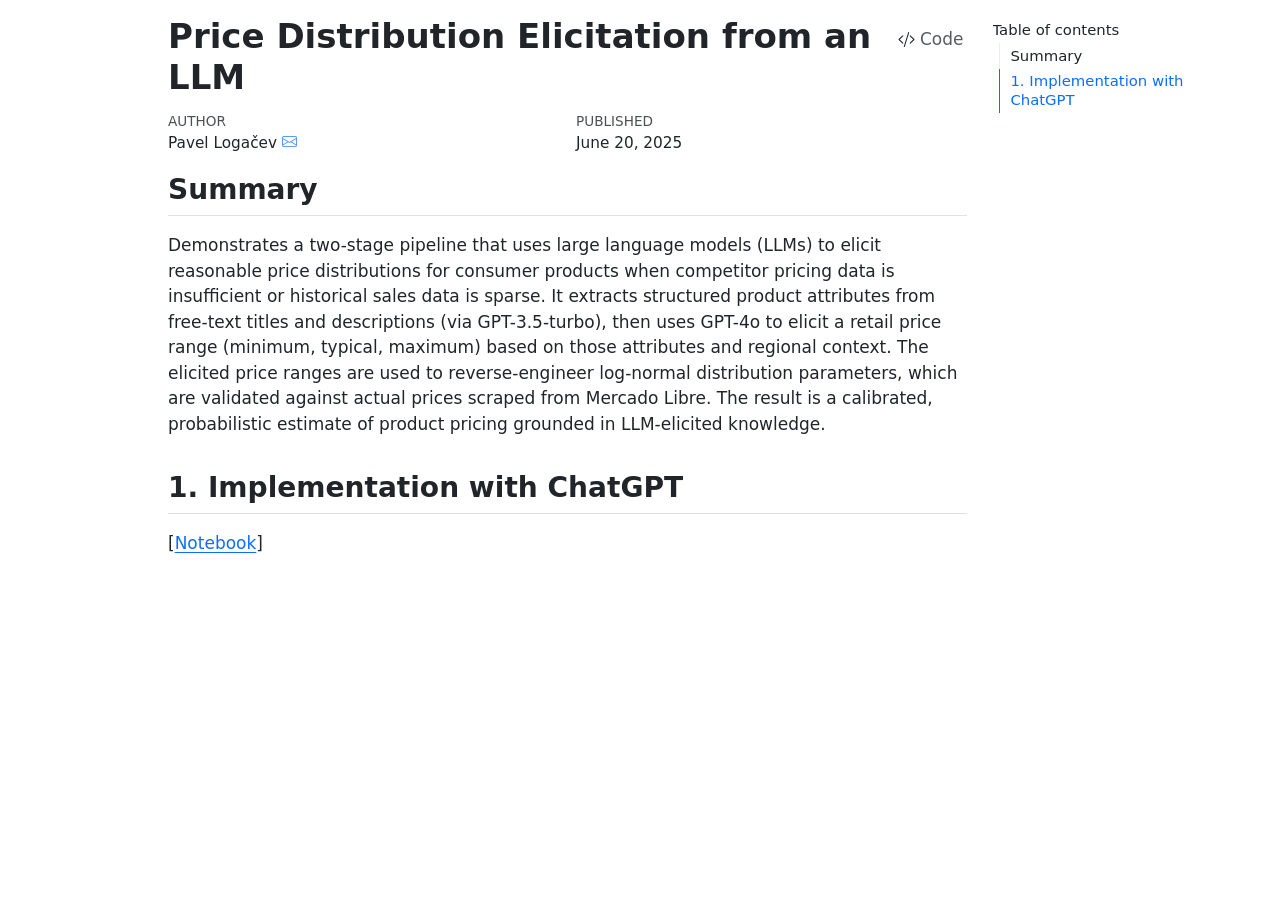
==== pricedist_elicitation/index.html @ 37112446 "Renamed LLM model" ====
<!DOCTYPE html>
<html xmlns="http://www.w3.org/1999/xhtml" lang="en" xml:lang="en"><head>

<meta charset="utf-8">
<meta name="generator" content="quarto-1.5.57">

<meta name="viewport" content="width=device-width, initial-scale=1.0, user-scalable=yes">

<meta name="author" content="Pavel Logačev">
<meta name="dcterms.date" content="2025-06-20">

<title>Price Distribution Elicitation from an LLM</title>
<style>
code{white-space: pre-wrap;}
span.smallcaps{font-variant: small-caps;}
div.columns{display: flex; gap: min(4vw, 1.5em);}
div.column{flex: auto; overflow-x: auto;}
div.hanging-indent{margin-left: 1.5em; text-indent: -1.5em;}
ul.task-list{list-style: none;}
ul.task-list li input[type="checkbox"] {
  width: 0.8em;
  margin: 0 0.8em 0.2em -1em; /* quarto-specific, see https://github.com/quarto-dev/quarto-cli/issues/4556 */ 
  vertical-align: middle;
}
/* CSS for syntax highlighting */
pre > code.sourceCode { white-space: pre; position: relative; }
pre > code.sourceCode > span { line-height: 1.25; }
pre > code.sourceCode > span:empty { height: 1.2em; }
.sourceCode { overflow: visible; }
code.sourceCode > span { color: inherit; text-decoration: inherit; }
div.sourceCode { margin: 1em 0; }
pre.sourceCode { margin: 0; }
@media screen {
div.sourceCode { overflow: auto; }
}
@media print {
pre > code.sourceCode { white-space: pre-wrap; }
pre > code.sourceCode > span { display: inline-block; text-indent: -5em; padding-left: 5em; }
}
pre.numberSource code
  { counter-reset: source-line 0; }
pre.numberSource code > span
  { position: relative; left: -4em; counter-increment: source-line; }
pre.numberSource code > span > a:first-child::before
  { content: counter(source-line);
    position: relative; left: -1em; text-align: right; vertical-align: baseline;
    border: none; display: inline-block;
    -webkit-touch-callout: none; -webkit-user-select: none;
    -khtml-user-select: none; -moz-user-select: none;
    -ms-user-select: none; user-select: none;
    padding: 0 4px; width: 4em;
  }
pre.numberSource { margin-left: 3em;  padding-left: 4px; }
div.sourceCode
  {   }
@media screen {
pre > code.sourceCode > span > a:first-child::before { text-decoration: underline; }
}
</style>


<script src="index_files/libs/clipboard/clipboard.min.js"></script>
<script src="index_files/libs/quarto-html/quarto.js"></script>
<script src="index_files/libs/quarto-html/popper.min.js"></script>
<script src="index_files/libs/quarto-html/tippy.umd.min.js"></script>
<script src="index_files/libs/quarto-html/anchor.min.js"></script>
<link href="index_files/libs/quarto-html/tippy.css" rel="stylesheet">
<link href="index_files/libs/quarto-html/quarto-syntax-highlighting.css" rel="stylesheet" id="quarto-text-highlighting-styles">
<script src="index_files/libs/bootstrap/bootstrap.min.js"></script>
<link href="index_files/libs/bootstrap/bootstrap-icons.css" rel="stylesheet">
<link href="index_files/libs/bootstrap/bootstrap.min.css" rel="stylesheet" id="quarto-bootstrap" data-mode="light">
<link href="index_files/libs/pagedtable-1.1/css/pagedtable.css" rel="stylesheet">
<script src="index_files/libs/pagedtable-1.1/js/pagedtable.js"></script>


</head>

<body>

<div id="quarto-content" class="page-columns page-rows-contents page-layout-article">
<div id="quarto-margin-sidebar" class="sidebar margin-sidebar">
  <nav id="TOC" role="doc-toc" class="toc-active">
    <h2 id="toc-title">Table of contents</h2>
   
  <ul>
  <li><a href="#summary" id="toc-summary" class="nav-link active" data-scroll-target="#summary">Summary</a></li>
  <li><a href="#implementation-with-chatgpt" id="toc-implementation-with-chatgpt" class="nav-link" data-scroll-target="#implementation-with-chatgpt">1. Implementation with ChatGPT</a></li>
  </ul>
</nav>
</div>
<main class="content" id="quarto-document-content">

<header id="title-block-header" class="quarto-title-block default">
<div class="quarto-title">
<div class="quarto-title-block"><div><h1 class="title">Price Distribution Elicitation from an LLM</h1><button type="button" class="btn code-tools-button" id="quarto-code-tools-source"><i class="bi"></i> Code</button></div></div>
</div>



<div class="quarto-title-meta">

    <div>
    <div class="quarto-title-meta-heading">Author</div>
    <div class="quarto-title-meta-contents">
             <p>Pavel Logačev <a href="mailto:pavel@example.com" class="quarto-title-author-email"><i class="bi bi-envelope"></i></a> </p>
          </div>
  </div>
    
    <div>
    <div class="quarto-title-meta-heading">Published</div>
    <div class="quarto-title-meta-contents">
      <p class="date">June 20, 2025</p>
    </div>
  </div>
  
    
  </div>
  


</header>


<section id="summary" class="level2">
<h2 class="anchored" data-anchor-id="summary">Summary</h2>
<p>Demonstrates a two-stage pipeline that uses large language models (LLMs) to elicit reasonable price distributions for consumer products when competitor pricing data is insufficient or historical sales data is sparse. It extracts structured product attributes from free-text titles and descriptions (via GPT-3.5-turbo), then uses GPT-4o to elicit a retail price range (minimum, typical, maximum) based on those attributes and regional context. The elicited price ranges are used to reverse-engineer log-normal distribution parameters, which are validated against actual prices scraped from Mercado Libre. The result is a calibrated, probabilistic estimate of product pricing grounded in LLM-elicited knowledge.</p>
</section>
<section id="implementation-with-chatgpt" class="level2">
<h2 class="anchored" data-anchor-id="implementation-with-chatgpt">1. Implementation with ChatGPT</h2>
<p>[<a href="./price_distribution_elicitation.html">Notebook</a>]</p>
<!-- -->

</section>

</main>
<!-- /main column -->
<script id="quarto-html-after-body" type="application/javascript">
window.document.addEventListener("DOMContentLoaded", function (event) {
  const toggleBodyColorMode = (bsSheetEl) => {
    const mode = bsSheetEl.getAttribute("data-mode");
    const bodyEl = window.document.querySelector("body");
    if (mode === "dark") {
      bodyEl.classList.add("quarto-dark");
      bodyEl.classList.remove("quarto-light");
    } else {
      bodyEl.classList.add("quarto-light");
      bodyEl.classList.remove("quarto-dark");
    }
  }
  const toggleBodyColorPrimary = () => {
    const bsSheetEl = window.document.querySelector("link#quarto-bootstrap");
    if (bsSheetEl) {
      toggleBodyColorMode(bsSheetEl);
    }
  }
  toggleBodyColorPrimary();  
  const icon = "";
  const anchorJS = new window.AnchorJS();
  anchorJS.options = {
    placement: 'right',
    icon: icon
  };
  anchorJS.add('.anchored');
  const isCodeAnnotation = (el) => {
    for (const clz of el.classList) {
      if (clz.startsWith('code-annotation-')) {                     
        return true;
      }
    }
    return false;
  }
  const onCopySuccess = function(e) {
    // button target
    const button = e.trigger;
    // don't keep focus
    button.blur();
    // flash "checked"
    button.classList.add('code-copy-button-checked');
    var currentTitle = button.getAttribute("title");
    button.setAttribute("title", "Copied!");
    let tooltip;
    if (window.bootstrap) {
      button.setAttribute("data-bs-toggle", "tooltip");
      button.setAttribute("data-bs-placement", "left");
      button.setAttribute("data-bs-title", "Copied!");
      tooltip = new bootstrap.Tooltip(button, 
        { trigger: "manual", 
          customClass: "code-copy-button-tooltip",
          offset: [0, -8]});
      tooltip.show();    
    }
    setTimeout(function() {
      if (tooltip) {
        tooltip.hide();
        button.removeAttribute("data-bs-title");
        button.removeAttribute("data-bs-toggle");
        button.removeAttribute("data-bs-placement");
      }
      button.setAttribute("title", currentTitle);
      button.classList.remove('code-copy-button-checked');
    }, 1000);
    // clear code selection
    e.clearSelection();
  }
  const getTextToCopy = function(trigger) {
      const codeEl = trigger.previousElementSibling.cloneNode(true);
      for (const childEl of codeEl.children) {
        if (isCodeAnnotation(childEl)) {
          childEl.remove();
        }
      }
      return codeEl.innerText;
  }
  const clipboard = new window.ClipboardJS('.code-copy-button:not([data-in-quarto-modal])', {
    text: getTextToCopy
  });
  clipboard.on('success', onCopySuccess);
  if (window.document.getElementById('quarto-embedded-source-code-modal')) {
    // For code content inside modals, clipBoardJS needs to be initialized with a container option
    // TODO: Check when it could be a function (https://github.com/zenorocha/clipboard.js/issues/860)
    const clipboardModal = new window.ClipboardJS('.code-copy-button[data-in-quarto-modal]', {
      text: getTextToCopy,
      container: window.document.getElementById('quarto-embedded-source-code-modal')
    });
    clipboardModal.on('success', onCopySuccess);
  }
  const viewSource = window.document.getElementById('quarto-view-source') ||
                     window.document.getElementById('quarto-code-tools-source');
  if (viewSource) {
    const sourceUrl = viewSource.getAttribute("data-quarto-source-url");
    viewSource.addEventListener("click", function(e) {
      if (sourceUrl) {
        // rstudio viewer pane
        if (/\bcapabilities=\b/.test(window.location)) {
          window.open(sourceUrl);
        } else {
          window.location.href = sourceUrl;
        }
      } else {
        const modal = new bootstrap.Modal(document.getElementById('quarto-embedded-source-code-modal'));
        modal.show();
      }
      return false;
    });
  }
  function toggleCodeHandler(show) {
    return function(e) {
      const detailsSrc = window.document.querySelectorAll(".cell > details > .sourceCode");
      for (let i=0; i<detailsSrc.length; i++) {
        const details = detailsSrc[i].parentElement;
        if (show) {
          details.open = true;
        } else {
          details.removeAttribute("open");
        }
      }
      const cellCodeDivs = window.document.querySelectorAll(".cell > .sourceCode");
      const fromCls = show ? "hidden" : "unhidden";
      const toCls = show ? "unhidden" : "hidden";
      for (let i=0; i<cellCodeDivs.length; i++) {
        const codeDiv = cellCodeDivs[i];
        if (codeDiv.classList.contains(fromCls)) {
          codeDiv.classList.remove(fromCls);
          codeDiv.classList.add(toCls);
        } 
      }
      return false;
    }
  }
  const hideAllCode = window.document.getElementById("quarto-hide-all-code");
  if (hideAllCode) {
    hideAllCode.addEventListener("click", toggleCodeHandler(false));
  }
  const showAllCode = window.document.getElementById("quarto-show-all-code");
  if (showAllCode) {
    showAllCode.addEventListener("click", toggleCodeHandler(true));
  }
    var localhostRegex = new RegExp(/^(?:http|https):\/\/localhost\:?[0-9]*\//);
    var mailtoRegex = new RegExp(/^mailto:/);
      var filterRegex = new RegExp('/' + window.location.host + '/');
    var isInternal = (href) => {
        return filterRegex.test(href) || localhostRegex.test(href) || mailtoRegex.test(href);
    }
    // Inspect non-navigation links and adorn them if external
 	var links = window.document.querySelectorAll('a[href]:not(.nav-link):not(.navbar-brand):not(.toc-action):not(.sidebar-link):not(.sidebar-item-toggle):not(.pagination-link):not(.no-external):not([aria-hidden]):not(.dropdown-item):not(.quarto-navigation-tool):not(.about-link)');
    for (var i=0; i<links.length; i++) {
      const link = links[i];
      if (!isInternal(link.href)) {
        // undo the damage that might have been done by quarto-nav.js in the case of
        // links that we want to consider external
        if (link.dataset.originalHref !== undefined) {
          link.href = link.dataset.originalHref;
        }
      }
    }
  function tippyHover(el, contentFn, onTriggerFn, onUntriggerFn) {
    const config = {
      allowHTML: true,
      maxWidth: 500,
      delay: 100,
      arrow: false,
      appendTo: function(el) {
          return el.parentElement;
      },
      interactive: true,
      interactiveBorder: 10,
      theme: 'quarto',
      placement: 'bottom-start',
    };
    if (contentFn) {
      config.content = contentFn;
    }
    if (onTriggerFn) {
      config.onTrigger = onTriggerFn;
    }
    if (onUntriggerFn) {
      config.onUntrigger = onUntriggerFn;
    }
    window.tippy(el, config); 
  }
  const noterefs = window.document.querySelectorAll('a[role="doc-noteref"]');
  for (var i=0; i<noterefs.length; i++) {
    const ref = noterefs[i];
    tippyHover(ref, function() {
      // use id or data attribute instead here
      let href = ref.getAttribute('data-footnote-href') || ref.getAttribute('href');
      try { href = new URL(href).hash; } catch {}
      const id = href.replace(/^#\/?/, "");
      const note = window.document.getElementById(id);
      if (note) {
        return note.innerHTML;
      } else {
        return "";
      }
    });
  }
  const xrefs = window.document.querySelectorAll('a.quarto-xref');
  const processXRef = (id, note) => {
    // Strip column container classes
    const stripColumnClz = (el) => {
      el.classList.remove("page-full", "page-columns");
      if (el.children) {
        for (const child of el.children) {
          stripColumnClz(child);
        }
      }
    }
    stripColumnClz(note)
    if (id === null || id.startsWith('sec-')) {
      // Special case sections, only their first couple elements
      const container = document.createElement("div");
      if (note.children && note.children.length > 2) {
        container.appendChild(note.children[0].cloneNode(true));
        for (let i = 1; i < note.children.length; i++) {
          const child = note.children[i];
          if (child.tagName === "P" && child.innerText === "") {
            continue;
          } else {
            container.appendChild(child.cloneNode(true));
            break;
          }
        }
        if (window.Quarto?.typesetMath) {
          window.Quarto.typesetMath(container);
        }
        return container.innerHTML
      } else {
        if (window.Quarto?.typesetMath) {
          window.Quarto.typesetMath(note);
        }
        return note.innerHTML;
      }
    } else {
      // Remove any anchor links if they are present
      const anchorLink = note.querySelector('a.anchorjs-link');
      if (anchorLink) {
        anchorLink.remove();
      }
      if (window.Quarto?.typesetMath) {
        window.Quarto.typesetMath(note);
      }
      // TODO in 1.5, we should make sure this works without a callout special case
      if (note.classList.contains("callout")) {
        return note.outerHTML;
      } else {
        return note.innerHTML;
      }
    }
  }
  for (var i=0; i<xrefs.length; i++) {
    const xref = xrefs[i];
    tippyHover(xref, undefined, function(instance) {
      instance.disable();
      let url = xref.getAttribute('href');
      let hash = undefined; 
      if (url.startsWith('#')) {
        hash = url;
      } else {
        try { hash = new URL(url).hash; } catch {}
      }
      if (hash) {
        const id = hash.replace(/^#\/?/, "");
        const note = window.document.getElementById(id);
        if (note !== null) {
          try {
            const html = processXRef(id, note.cloneNode(true));
            instance.setContent(html);
          } finally {
            instance.enable();
            instance.show();
          }
        } else {
          // See if we can fetch this
          fetch(url.split('#')[0])
          .then(res => res.text())
          .then(html => {
            const parser = new DOMParser();
            const htmlDoc = parser.parseFromString(html, "text/html");
            const note = htmlDoc.getElementById(id);
            if (note !== null) {
              const html = processXRef(id, note);
              instance.setContent(html);
            } 
          }).finally(() => {
            instance.enable();
            instance.show();
          });
        }
      } else {
        // See if we can fetch a full url (with no hash to target)
        // This is a special case and we should probably do some content thinning / targeting
        fetch(url)
        .then(res => res.text())
        .then(html => {
          const parser = new DOMParser();
          const htmlDoc = parser.parseFromString(html, "text/html");
          const note = htmlDoc.querySelector('main.content');
          if (note !== null) {
            // This should only happen for chapter cross references
            // (since there is no id in the URL)
            // remove the first header
            if (note.children.length > 0 && note.children[0].tagName === "HEADER") {
              note.children[0].remove();
            }
            const html = processXRef(null, note);
            instance.setContent(html);
          } 
        }).finally(() => {
          instance.enable();
          instance.show();
        });
      }
    }, function(instance) {
    });
  }
      let selectedAnnoteEl;
      const selectorForAnnotation = ( cell, annotation) => {
        let cellAttr = 'data-code-cell="' + cell + '"';
        let lineAttr = 'data-code-annotation="' +  annotation + '"';
        const selector = 'span[' + cellAttr + '][' + lineAttr + ']';
        return selector;
      }
      const selectCodeLines = (annoteEl) => {
        const doc = window.document;
        const targetCell = annoteEl.getAttribute("data-target-cell");
        const targetAnnotation = annoteEl.getAttribute("data-target-annotation");
        const annoteSpan = window.document.querySelector(selectorForAnnotation(targetCell, targetAnnotation));
        const lines = annoteSpan.getAttribute("data-code-lines").split(",");
        const lineIds = lines.map((line) => {
          return targetCell + "-" + line;
        })
        let top = null;
        let height = null;
        let parent = null;
        if (lineIds.length > 0) {
            //compute the position of the single el (top and bottom and make a div)
            const el = window.document.getElementById(lineIds[0]);
            top = el.offsetTop;
            height = el.offsetHeight;
            parent = el.parentElement.parentElement;
          if (lineIds.length > 1) {
            const lastEl = window.document.getElementById(lineIds[lineIds.length - 1]);
            const bottom = lastEl.offsetTop + lastEl.offsetHeight;
            height = bottom - top;
          }
          if (top !== null && height !== null && parent !== null) {
            // cook up a div (if necessary) and position it 
            let div = window.document.getElementById("code-annotation-line-highlight");
            if (div === null) {
              div = window.document.createElement("div");
              div.setAttribute("id", "code-annotation-line-highlight");
              div.style.position = 'absolute';
              parent.appendChild(div);
            }
            div.style.top = top - 2 + "px";
            div.style.height = height + 4 + "px";
            div.style.left = 0;
            let gutterDiv = window.document.getElementById("code-annotation-line-highlight-gutter");
            if (gutterDiv === null) {
              gutterDiv = window.document.createElement("div");
              gutterDiv.setAttribute("id", "code-annotation-line-highlight-gutter");
              gutterDiv.style.position = 'absolute';
              const codeCell = window.document.getElementById(targetCell);
              const gutter = codeCell.querySelector('.code-annotation-gutter');
              gutter.appendChild(gutterDiv);
            }
            gutterDiv.style.top = top - 2 + "px";
            gutterDiv.style.height = height + 4 + "px";
          }
          selectedAnnoteEl = annoteEl;
        }
      };
      const unselectCodeLines = () => {
        const elementsIds = ["code-annotation-line-highlight", "code-annotation-line-highlight-gutter"];
        elementsIds.forEach((elId) => {
          const div = window.document.getElementById(elId);
          if (div) {
            div.remove();
          }
        });
        selectedAnnoteEl = undefined;
      };
        // Handle positioning of the toggle
    window.addEventListener(
      "resize",
      throttle(() => {
        elRect = undefined;
        if (selectedAnnoteEl) {
          selectCodeLines(selectedAnnoteEl);
        }
      }, 10)
    );
    function throttle(fn, ms) {
    let throttle = false;
    let timer;
      return (...args) => {
        if(!throttle) { // first call gets through
            fn.apply(this, args);
            throttle = true;
        } else { // all the others get throttled
            if(timer) clearTimeout(timer); // cancel #2
            timer = setTimeout(() => {
              fn.apply(this, args);
              timer = throttle = false;
            }, ms);
        }
      };
    }
      // Attach click handler to the DT
      const annoteDls = window.document.querySelectorAll('dt[data-target-cell]');
      for (const annoteDlNode of annoteDls) {
        annoteDlNode.addEventListener('click', (event) => {
          const clickedEl = event.target;
          if (clickedEl !== selectedAnnoteEl) {
            unselectCodeLines();
            const activeEl = window.document.querySelector('dt[data-target-cell].code-annotation-active');
            if (activeEl) {
              activeEl.classList.remove('code-annotation-active');
            }
            selectCodeLines(clickedEl);
            clickedEl.classList.add('code-annotation-active');
          } else {
            // Unselect the line
            unselectCodeLines();
            clickedEl.classList.remove('code-annotation-active');
          }
        });
      }
  const findCites = (el) => {
    const parentEl = el.parentElement;
    if (parentEl) {
      const cites = parentEl.dataset.cites;
      if (cites) {
        return {
          el,
          cites: cites.split(' ')
        };
      } else {
        return findCites(el.parentElement)
      }
    } else {
      return undefined;
    }
  };
  var bibliorefs = window.document.querySelectorAll('a[role="doc-biblioref"]');
  for (var i=0; i<bibliorefs.length; i++) {
    const ref = bibliorefs[i];
    const citeInfo = findCites(ref);
    if (citeInfo) {
      tippyHover(citeInfo.el, function() {
        var popup = window.document.createElement('div');
        citeInfo.cites.forEach(function(cite) {
          var citeDiv = window.document.createElement('div');
          citeDiv.classList.add('hanging-indent');
          citeDiv.classList.add('csl-entry');
          var biblioDiv = window.document.getElementById('ref-' + cite);
          if (biblioDiv) {
            citeDiv.innerHTML = biblioDiv.innerHTML;
          }
          popup.appendChild(citeDiv);
        });
        return popup.innerHTML;
      });
    }
  }
});
</script><div class="modal fade" id="quarto-embedded-source-code-modal" tabindex="-1" aria-labelledby="quarto-embedded-source-code-modal-label" aria-hidden="true"><div class="modal-dialog modal-dialog-scrollable"><div class="modal-content"><div class="modal-header"><h5 class="modal-title" id="quarto-embedded-source-code-modal-label">Source Code</h5><button class="btn-close" data-bs-dismiss="modal"></button></div><div class="modal-body"><div class="">
<div class="sourceCode" id="cb1" data-shortcodes="false"><pre class="sourceCode markdown code-with-copy"><code class="sourceCode markdown"><span id="cb1-1"><a href="#cb1-1" aria-hidden="true" tabindex="-1"></a><span class="co">---</span></span>
<span id="cb1-2"><a href="#cb1-2" aria-hidden="true" tabindex="-1"></a><span class="an">title:</span><span class="co"> "Price Distribution Elicitation from an LLM"</span></span>
<span id="cb1-3"><a href="#cb1-3" aria-hidden="true" tabindex="-1"></a><span class="an">author:</span></span>
<span id="cb1-4"><a href="#cb1-4" aria-hidden="true" tabindex="-1"></a><span class="co">  name: "Pavel Logačev"</span></span>
<span id="cb1-5"><a href="#cb1-5" aria-hidden="true" tabindex="-1"></a><span class="co">  email: "pavel@example.com"</span></span>
<span id="cb1-6"><a href="#cb1-6" aria-hidden="true" tabindex="-1"></a><span class="an">date:</span><span class="co"> today</span></span>
<span id="cb1-7"><a href="#cb1-7" aria-hidden="true" tabindex="-1"></a><span class="an">format:</span></span>
<span id="cb1-8"><a href="#cb1-8" aria-hidden="true" tabindex="-1"></a><span class="co">  html:</span></span>
<span id="cb1-9"><a href="#cb1-9" aria-hidden="true" tabindex="-1"></a><span class="co">    toc: true</span></span>
<span id="cb1-10"><a href="#cb1-10" aria-hidden="true" tabindex="-1"></a><span class="co">    code-fold: true</span></span>
<span id="cb1-11"><a href="#cb1-11" aria-hidden="true" tabindex="-1"></a><span class="co">    code-tools: true</span></span>
<span id="cb1-12"><a href="#cb1-12" aria-hidden="true" tabindex="-1"></a><span class="co">    df-print: paged</span></span>
<span id="cb1-13"><a href="#cb1-13" aria-hidden="true" tabindex="-1"></a><span class="an">engine:</span><span class="co"> knitr</span></span>
<span id="cb1-14"><a href="#cb1-14" aria-hidden="true" tabindex="-1"></a><span class="an">editor:</span><span class="co"> visual</span></span>
<span id="cb1-15"><a href="#cb1-15" aria-hidden="true" tabindex="-1"></a><span class="co">---</span></span>
<span id="cb1-16"><a href="#cb1-16" aria-hidden="true" tabindex="-1"></a></span>
<span id="cb1-17"><a href="#cb1-17" aria-hidden="true" tabindex="-1"></a><span class="fu">## Summary</span></span>
<span id="cb1-18"><a href="#cb1-18" aria-hidden="true" tabindex="-1"></a></span>
<span id="cb1-19"><a href="#cb1-19" aria-hidden="true" tabindex="-1"></a>Demonstrates a two-stage pipeline that uses large language models (LLMs) to elicit reasonable price distributions for consumer products when competitor pricing data is insufficient or historical sales data is sparse. It extracts structured product attributes from free-text titles and descriptions (via GPT-3.5-turbo), then uses GPT-4o to elicit a retail price range (minimum, typical, maximum) based on those attributes and regional context. The elicited price ranges are used to reverse-engineer log-normal distribution parameters, which are validated against actual prices scraped from Mercado Libre. The result is a calibrated, probabilistic estimate of product pricing grounded in LLM-elicited knowledge.</span>
<span id="cb1-20"><a href="#cb1-20" aria-hidden="true" tabindex="-1"></a></span>
<span id="cb1-21"><a href="#cb1-21" aria-hidden="true" tabindex="-1"></a><span class="fu">## 1. Implementation with ChatGPT</span></span>
<span id="cb1-22"><a href="#cb1-22" aria-hidden="true" tabindex="-1"></a></span>
<span id="cb1-23"><a href="#cb1-23" aria-hidden="true" tabindex="-1"></a><span class="sc">\[</span><span class="co">[</span><span class="ot">Notebook</span><span class="co">](./price_distribution_elicitation.html)</span><span class="sc">\]</span></span></code><button title="Copy to Clipboard" class="code-copy-button" data-in-quarto-modal=""><i class="bi"></i></button></pre></div>
</div></div></div></div></div>
</div> <!-- /content -->




</body></html>
---- pricedist_elicitation/index_files/libs/quarto-html/tippy.css ----
.tippy-box[data-animation=fade][data-state=hidden]{opacity:0}[data-tippy-root]{max-width:calc(100vw - 10px)}.tippy-box{position:relative;background-color:#333;color:#fff;border-radius:4px;font-size:14px;line-height:1.4;white-space:normal;outline:0;transition-property:transform,visibility,opacity}.tippy-box[data-placement^=top]>.tippy-arrow{bottom:0}.tippy-box[data-placement^=top]>.tippy-arrow:before{bottom:-7px;left:0;border-width:8px 8px 0;border-top-color:initial;transform-origin:center top}.tippy-box[data-placement^=bottom]>.tippy-arrow{top:0}.tippy-box[data-placement^=bottom]>.tippy-arrow:before{top:-7px;left:0;border-width:0 8px 8px;border-bottom-color:initial;transform-origin:center bottom}.tippy-box[data-placement^=left]>.tippy-arrow{right:0}.tippy-box[data-placement^=left]>.tippy-arrow:before{border-width:8px 0 8px 8px;border-left-color:initial;right:-7px;transform-origin:center left}.tippy-box[data-placement^=right]>.tippy-arrow{left:0}.tippy-box[data-placement^=right]>.tippy-arrow:before{left:-7px;border-width:8px 8px 8px 0;border-right-color:initial;transform-origin:center right}.tippy-box[data-inertia][data-state=visible]{transition-timing-function:cubic-bezier(.54,1.5,.38,1.11)}.tippy-arrow{width:16px;height:16px;color:#333}.tippy-arrow:before{content:"";position:absolute;border-color:transparent;border-style:solid}.tippy-content{position:relative;padding:5px 9px;z-index:1}
---- pricedist_elicitation/index_files/libs/quarto-html/quarto-syntax-highlighting.css ----
/* quarto syntax highlight colors */
:root {
  --quarto-hl-ot-color: #003B4F;
  --quarto-hl-at-color: #657422;
  --quarto-hl-ss-color: #20794D;
  --quarto-hl-an-color: #5E5E5E;
  --quarto-hl-fu-color: #4758AB;
  --quarto-hl-st-color: #20794D;
  --quarto-hl-cf-color: #003B4F;
  --quarto-hl-op-color: #5E5E5E;
  --quarto-hl-er-color: #AD0000;
  --quarto-hl-bn-color: #AD0000;
  --quarto-hl-al-color: #AD0000;
  --quarto-hl-va-color: #111111;
  --quarto-hl-bu-color: inherit;
  --quarto-hl-ex-color: inherit;
  --quarto-hl-pp-color: #AD0000;
  --quarto-hl-in-color: #5E5E5E;
  --quarto-hl-vs-color: #20794D;
  --quarto-hl-wa-color: #5E5E5E;
  --quarto-hl-do-color: #5E5E5E;
  --quarto-hl-im-color: #00769E;
  --quarto-hl-ch-color: #20794D;
  --quarto-hl-dt-color: #AD0000;
  --quarto-hl-fl-color: #AD0000;
  --quarto-hl-co-color: #5E5E5E;
  --quarto-hl-cv-color: #5E5E5E;
  --quarto-hl-cn-color: #8f5902;
  --quarto-hl-sc-color: #5E5E5E;
  --quarto-hl-dv-color: #AD0000;
  --quarto-hl-kw-color: #003B4F;
}

/* other quarto variables */
:root {
  --quarto-font-monospace: SFMono-Regular, Menlo, Monaco, Consolas, "Liberation Mono", "Courier New", monospace;
}

pre > code.sourceCode > span {
  color: #003B4F;
}

code span {
  color: #003B4F;
}

code.sourceCode > span {
  color: #003B4F;
}

div.sourceCode,
div.sourceCode pre.sourceCode {
  color: #003B4F;
}

code span.ot {
  color: #003B4F;
  font-style: inherit;
}

code span.at {
  color: #657422;
  font-style: inherit;
}

code span.ss {
  color: #20794D;
  font-style: inherit;
}

code span.an {
  color: #5E5E5E;
  font-style: inherit;
}

code span.fu {
  color: #4758AB;
  font-style: inherit;
}

code span.st {
  color: #20794D;
  font-style: inherit;
}

code span.cf {
  color: #003B4F;
  font-weight: bold;
  font-style: inherit;
}

code span.op {
  color: #5E5E5E;
  font-style: inherit;
}

code span.er {
  color: #AD0000;
  font-style: inherit;
}

code span.bn {
  color: #AD0000;
  font-style: inherit;
}

code span.al {
  color: #AD0000;
  font-style: inherit;
}

code span.va {
  color: #111111;
  font-style: inherit;
}

code span.bu {
  font-style: inherit;
}

code span.ex {
  font-style: inherit;
}

code span.pp {
  color: #AD0000;
  font-style: inherit;
}

code span.in {
  color: #5E5E5E;
  font-style: inherit;
}

code span.vs {
  color: #20794D;
  font-style: inherit;
}

code span.wa {
  color: #5E5E5E;
  font-style: italic;
}

code span.do {
  color: #5E5E5E;
  font-style: italic;
}

code span.im {
  color: #00769E;
  font-style: inherit;
}

code span.ch {
  color: #20794D;
  font-style: inherit;
}

code span.dt {
  color: #AD0000;
  font-style: inherit;
}

code span.fl {
  color: #AD0000;
  font-style: inherit;
}

code span.co {
  color: #5E5E5E;
  font-style: inherit;
}

code span.cv {
  color: #5E5E5E;
  font-style: italic;
}

code span.cn {
  color: #8f5902;
  font-style: inherit;
}

code span.sc {
  color: #5E5E5E;
  font-style: inherit;
}

code span.dv {
  color: #AD0000;
  font-style: inherit;
}

code span.kw {
  color: #003B4F;
  font-weight: bold;
  font-style: inherit;
}

.prevent-inlining {
  content: "</";
}

/*# sourceMappingURL=debc5d5d77c3f9108843748ff7464032.css.map */
---- pricedist_elicitation/index_files/libs/pagedtable-1.1/css/pagedtable.css ----
.pagedtable {
  overflow: auto;
  padding-left: 8px;
  padding-right: 8px;
}

.pagedtable-wrapper {
  border: 1px solid #ccc;
  border-radius: 4px;
  margin-bottom: 10px;
}

.pagedtable table {
  width: 100%;
  max-width: 100%;
  margin: 0;
}

.pagedtable th {
  padding: 0 5px 0 5px;
  border: none;
  border-bottom: 2px solid #dddddd;

  min-width: 45px;
}

.pagedtable-empty th {
  display: none;
}

.pagedtable td {
  padding: 0 4px 0 4px;
}

.pagedtable .even {
  background-color: rgba(140, 140, 140, 0.1);
}

.pagedtable-padding-col {
  display: none;
}

.pagedtable a {
  -webkit-touch-callout: none;
  -webkit-user-select: none;
  -khtml-user-select: none;
  -moz-user-select: none;
  -ms-user-select: none;
  user-select: none;
}

.pagedtable-index-nav {
  cursor: pointer;
  padding: 0 5px 0 5px;
  float: right;
  border: 0;
}

.pagedtable-index-nav-disabled {
  cursor: default;
  text-decoration: none;
  color: #999;
}

a.pagedtable-index-nav-disabled:hover {
  text-decoration: none;
  color: #999;
}

.pagedtable-indexes {
  cursor: pointer;
  float: right;
  border: 0;
}

.pagedtable-index-current {
  cursor: default;
  text-decoration: none;
  font-weight: bold;
  color: #333;
  border: 0;
}

a.pagedtable-index-current:hover {
  text-decoration: none;
  font-weight: bold;
  color: #333;
}

.pagedtable-index {
  width: 30px;
  display: inline-block;
  text-align: center;
  border: 0;
}

.pagedtable-index-separator-left {
  display: inline-block;
  color: #333;
  font-size: 9px;
  padding: 0 0 0 0;
  cursor: default;
}

.pagedtable-index-separator-right {
  display: inline-block;
  color: #333;
  font-size: 9px;
  padding: 0 4px 0 0;
  cursor: default;
}

.pagedtable-footer {
  padding-top: 4px;
  padding-bottom: 5px;
}

.pagedtable-not-empty .pagedtable-footer {
  border-top: 2px solid #dddddd;
}

.pagedtable-info {
  overflow: hidden;
  color: #999;
  white-space: nowrap;
  text-overflow: ellipsis;
}

.pagedtable-header-name {
  overflow: hidden;
  text-overflow: ellipsis;
}

.pagedtable-header-type {
  color: #999;
  font-weight: 400;
}

.pagedtable-na-cell {
  font-style: italic;
  opacity: 0.3;
}
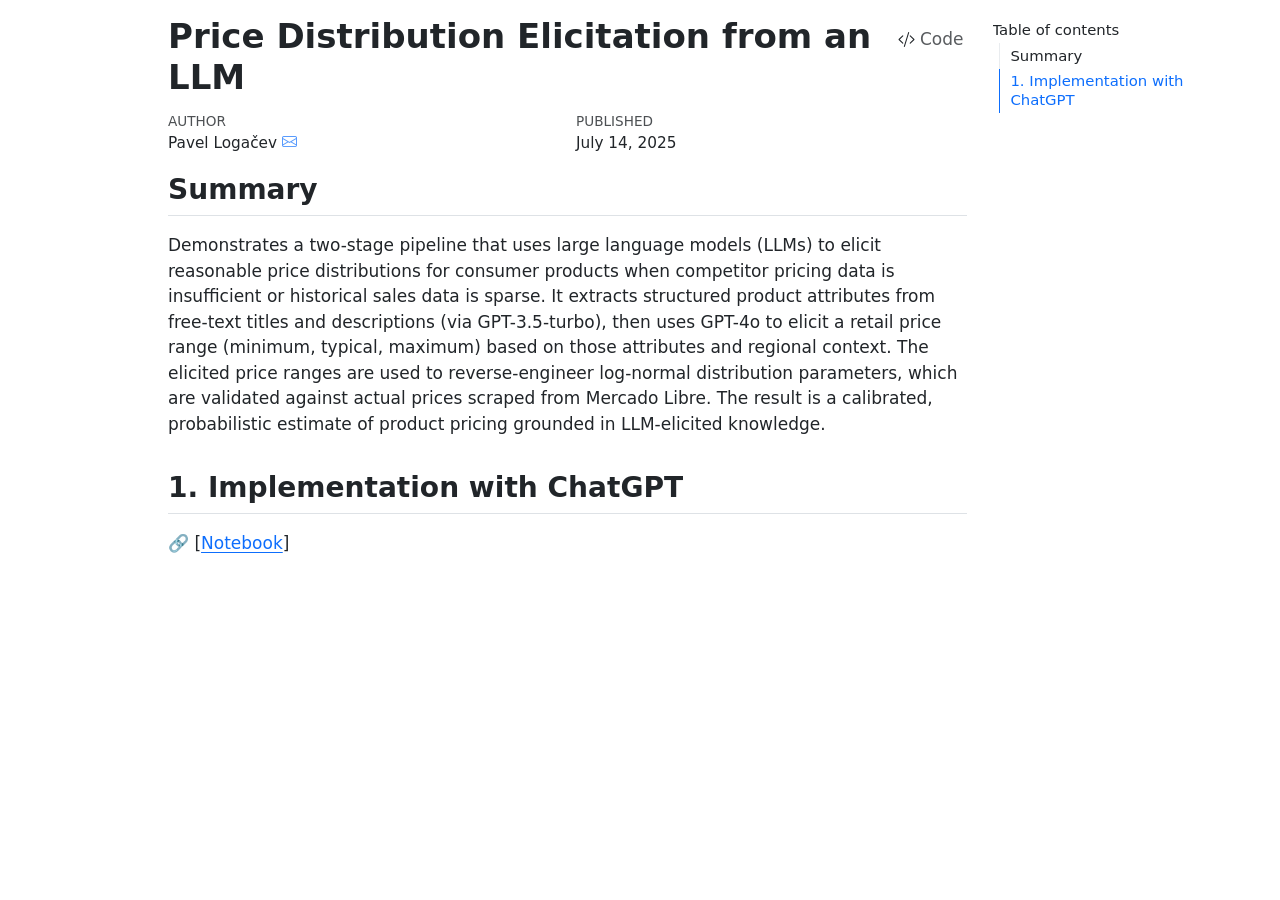
==== commit e37ff642: "Fixed documentation" ====
--- a/pricedist_elicitation/index.html
+++ b/pricedist_elicitation/index.html
@@ -7,7 +7,7 @@
 <meta name="viewport" content="width=device-width, initial-scale=1.0, user-scalable=yes">
 
 <meta name="author" content="Pavel Logačev">
-<meta name="dcterms.date" content="2025-06-20">
+<meta name="dcterms.date" content="2025-07-14">
 
 <title>Price Distribution Elicitation from an LLM</title>
 <style>
@@ -109,7 +109,7 @@
     <div>
     <div class="quarto-title-meta-heading">Published</div>
     <div class="quarto-title-meta-contents">
-      <p class="date">June 20, 2025</p>
+      <p class="date">July 14, 2025</p>
     </div>
   </div>
   
@@ -127,7 +127,7 @@
 </section>
 <section id="implementation-with-chatgpt" class="level2">
 <h2 class="anchored" data-anchor-id="implementation-with-chatgpt">1. Implementation with ChatGPT</h2>
-<p>[<a href="./price_distribution_elicitation.html">Notebook</a>]</p>
+<p>🔗 [<a href="./price_distribution_elicitation.html">Notebook</a>]</p>
 <!-- -->
 
 </section>
@@ -627,7 +627,7 @@
 <span id="cb1-20"><a href="#cb1-20" aria-hidden="true" tabindex="-1"></a></span>
 <span id="cb1-21"><a href="#cb1-21" aria-hidden="true" tabindex="-1"></a><span class="fu">## 1. Implementation with ChatGPT</span></span>
 <span id="cb1-22"><a href="#cb1-22" aria-hidden="true" tabindex="-1"></a></span>
-<span id="cb1-23"><a href="#cb1-23" aria-hidden="true" tabindex="-1"></a><span class="sc">\[</span><span class="co">[</span><span class="ot">Notebook</span><span class="co">](./price_distribution_elicitation.html)</span><span class="sc">\]</span></span></code><button title="Copy to Clipboard" class="code-copy-button" data-in-quarto-modal=""><i class="bi"></i></button></pre></div>
+<span id="cb1-23"><a href="#cb1-23" aria-hidden="true" tabindex="-1"></a>🔗 <span class="sc">\[</span><span class="co">[</span><span class="ot">Notebook</span><span class="co">](./price_distribution_elicitation.html)</span><span class="sc">\]</span></span></code><button title="Copy to Clipboard" class="code-copy-button" data-in-quarto-modal=""><i class="bi"></i></button></pre></div>
 </div></div></div></div></div>
 </div> <!-- /content -->
 
